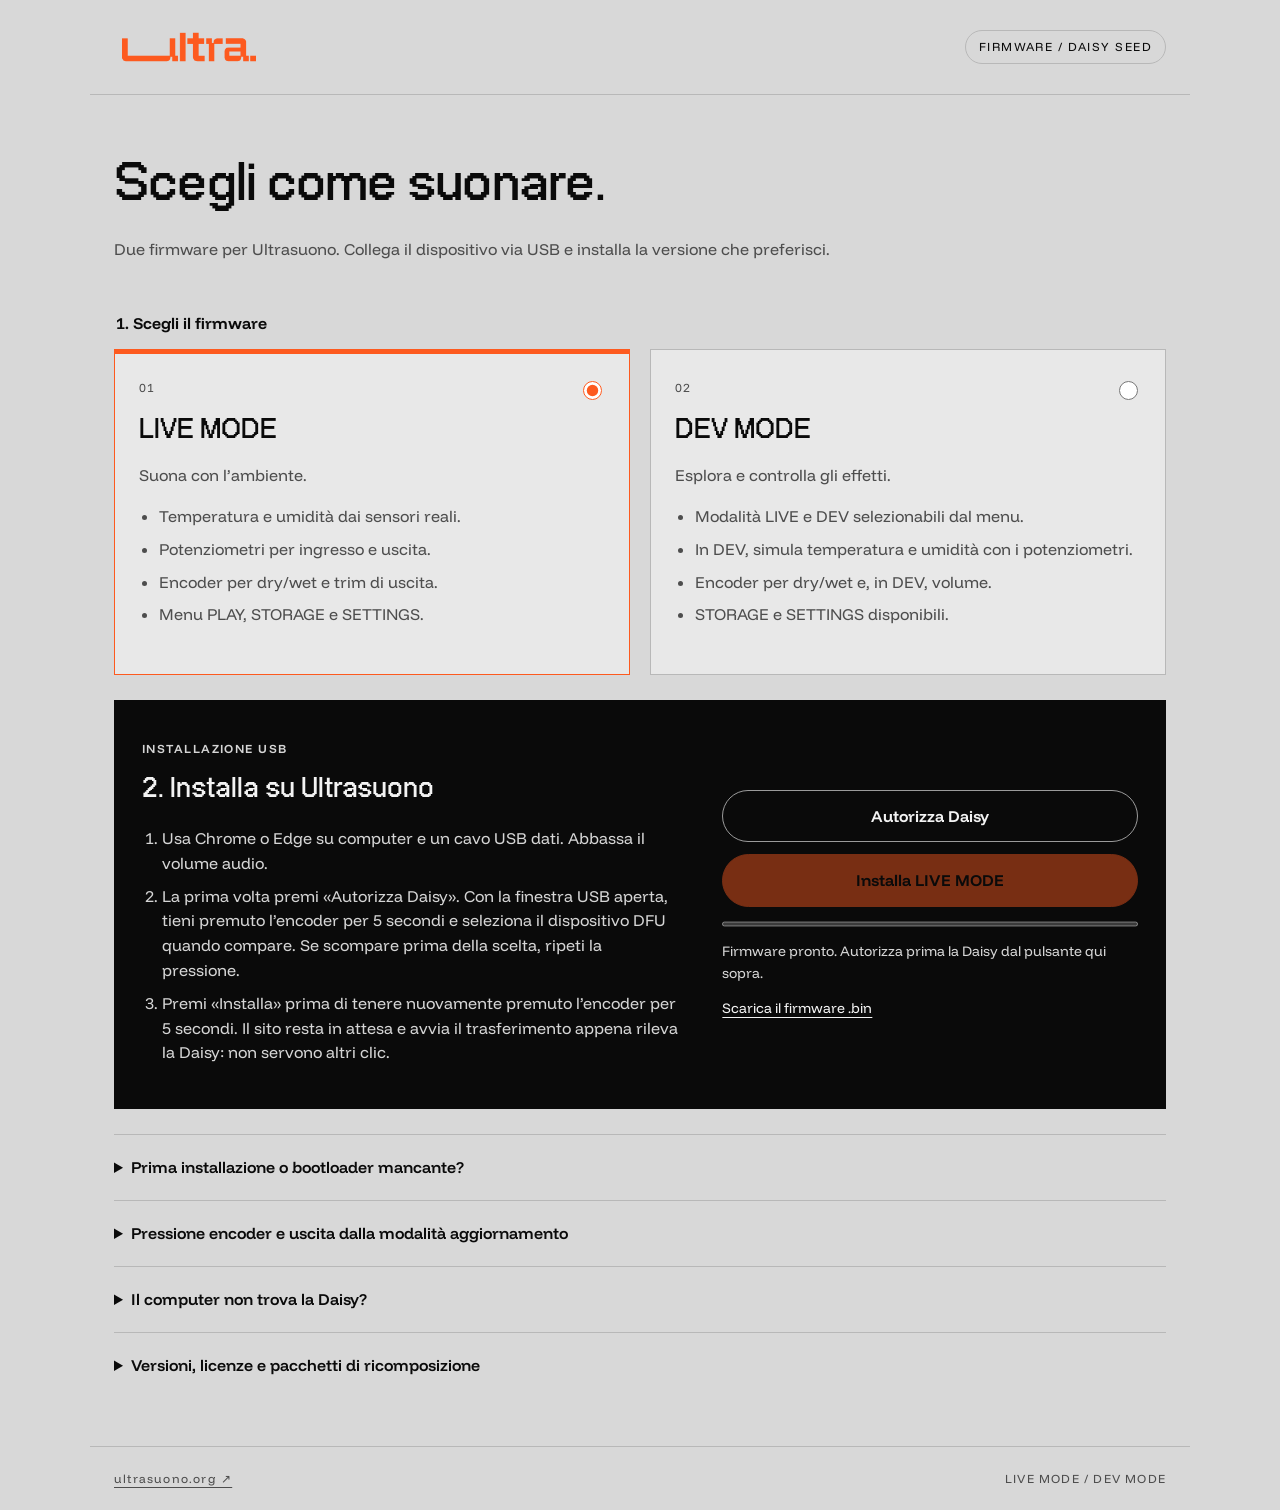
==== index.html @ dc805a1e "feat: pubblica installer USB Ultrasuono" ====
<!doctype html>
<html lang="it">
<head>
  <meta charset="utf-8"><meta name="viewport" content="width=device-width,initial-scale=1">
  <title>Ultrasuono · Firmware</title>
  <meta name="description" content="Scegli e installa il firmware LIVE MODE o DEV MODE sul tuo Ultrasuono con Daisy Seed.">
  <link rel="icon" href="favicon.svg" type="image/svg+xml"><link rel="stylesheet" href="style.css">
  <script src="vendor/dfu.js" defer></script><script src="vendor/dfuse.js" defer></script>
  <script src="flash-core.js" defer></script><script src="installer.js" defer></script>
</head>
<body>
<header><a class="brand" href="https://www.ultrasuono.org/" aria-label="Ultrasuono, sito ufficiale"><img src="assets/logo-ultrasuono.png" alt="Ultrasuono" width="512" height="156"></a><span class="tag">FIRMWARE / DAISY SEED</span></header>
<main>
  <div class="intro"><h1>Scegli come suonare.</h1><p>Due firmware per Ultrasuono. Collega il dispositivo via USB e installa la versione che preferisci.</p></div>
  <fieldset class="choices"><legend>1. Scegli il firmware</legend>
    <label class="card"><input type="radio" name="variant" value="live" checked><span class="number">01</span><h2>LIVE MODE</h2><p>Suona con l’ambiente.</p><ul><li>Temperatura e umidità dai sensori reali.</li><li>Potenziometri per ingresso e uscita.</li><li>Encoder per dry/wet e trim di uscita.</li><li>Menu PLAY, STORAGE e SETTINGS.</li></ul></label>
    <label class="card"><input type="radio" name="variant" value="dev"><span class="number">02</span><h2>DEV MODE</h2><p>Esplora e controlla gli effetti.</p><ul><li>Modalità LIVE e DEV selezionabili dal menu.</li><li>In DEV, simula temperatura e umidità con i potenziometri.</li><li>Encoder per dry/wet e, in DEV, volume.</li><li>STORAGE e SETTINGS disponibili.</li></ul></label>
  </fieldset>
  <section class="install" aria-labelledby="install-title"><div><p class="eyebrow">INSTALLAZIONE USB</p><h2 id="install-title">2. Installa su Ultrasuono</h2><ol><li>Usa Chrome o Edge su computer e un cavo USB dati. Abbassa il volume audio.</li><li>La prima volta premi «Autorizza Daisy». Con la finestra USB aperta, tieni premuto l’encoder per 5 secondi e seleziona il dispositivo DFU quando compare. Se scompare prima della scelta, ripeti la pressione.</li><li>Premi «Installa» prima di tenere nuovamente premuto l’encoder per 5 secondi. Il sito resta in attesa e avvia il trasferimento appena rileva la Daisy: non servono altri clic.</li></ol></div>
    <div class="actions"><button id="connect" type="button">Autorizza Daisy</button><button id="install" type="button" disabled>Installa LIVE MODE</button><progress id="progress" max="100" value="0" aria-label="Avanzamento installazione"></progress><p id="status" role="status" aria-live="polite">Caricamento firmware…</p><a id="download" href="firmware/LIVE-MODE.bin" download>Scarica il firmware .bin</a></div>
  </section>
  <details id="boot-help"><summary>Prima installazione o bootloader mancante?</summary><p>Se il sito rileva solo la memoria interna, occorre installare il bootloader Daisy prima del firmware. Questa procedura iniziale richiede l’accesso ai pulsanti della scheda.</p><ol><li>Sulla Daisy Seed tieni premuto BOOT, premi e rilascia RESET, poi rilascia BOOT.</li><li>Premi «Autorizza Daisy» e seleziona il dispositivo DFU.</li><li>Seleziona la conferma qui sotto e premi «Installa bootloader Daisy». Questa operazione sostituisce il contenuto della flash interna.</li><li>Dopo il trasferimento premi «Installa» per il firmware scelto, poi RESET sulla scheda: il sito attende e avvia automaticamente il trasferimento.</li></ol><label class="confirm"><input id="boot-confirm" type="checkbox"> Confermo che il dispositivo è la Daisy Seed di Ultrasuono e voglio installare il bootloader.</label><button id="boot" type="button" disabled>Installa bootloader Daisy</button></details>
  <details><summary>Pressione encoder e uscita dalla modalità aggiornamento</summary><p>Dopo aver installato uno di questi firmware, tieni premuto l’encoder per 5 secondi: la Daisy entra nel bootloader senza scadenza. Puoi autorizzarla e installare il firmware senza fretta.</p><p>Se vuoi uscire senza installare, spegni e riaccendi Ultrasuono oppure premi RESET sulla Daisy. «Annulla attesa» ferma solo il sito: non riavvia il dispositivo.</p><p>La prima installazione di questo aggiornamento usa ancora il comportamento del firmware precedente. Non occorre sostituire il bootloader Daisy.</p></details>
  <details><summary>Il computer non trova la Daisy?</summary><p>Lascia il sito in attesa e ripeti la pressione dell’encoder per 5 secondi. Puoi fermare l’attesa con «Annulla attesa». Verifica il cavo dati; su Windows può essere necessario il driver WinUSB per il dispositivo DFU. Segui le istruzioni del <a href="https://flash.daisy.audio/" target="_blank" rel="noopener">programmatore ufficiale Daisy</a>. Safari e Firefox non supportano questo installer USB.</p><p>Non scollegare il dispositivo durante il trasferimento. In caso di errore di scrittura il sito si ferma: premi nuovamente «Installa» e ripeti la pressione dell’encoder.</p></details>
  <details><summary>Versioni, licenze e pacchetti di ricomposizione</summary><p id="versions">Caricamento versioni…</p><p>I sorgenti applicativi Ultrasuono restano privati. Il firmware contiene librerie di terze parti, inclusa DaisySP-LGPL. I pacchetti seguenti contengono sorgenti delle librerie, oggetti applicativi e istruzioni per ricomporre il firmware.</p><p><a href="firmware/LIVE-MODE-relink.zip" download>Pacchetto LIVE MODE</a> · <a href="firmware/DEV-MODE-relink.zip" download>Pacchetto DEV MODE</a> · <a href="FIRMWARE-TERMS.txt">Condizioni firmware</a> · <a href="vendor/LICENSE.txt">Licenza programmatore USB</a></p></details>
</main><footer><a href="https://www.ultrasuono.org/">ultrasuono.org ↗</a><span>LIVE MODE / DEV MODE</span></footer>
</body></html>
---- style.css ----
@font-face{font-family:"Funnel Display";font-style:normal;font-weight:300 800;font-display:swap;src:url("assets/FunnelDisplay-VariableFont_wght.ttf") format("truetype")}
@font-face{font-family:"PP NeueBit";font-style:normal;font-weight:700;font-display:swap;src:url("assets/PPNeueBit-Bold.otf") format("opentype")}
:root{color-scheme:light;--bg:#d8d8d8;--panel:#e8e8e8;--line:#b8b8b8;--ink:#0a0a0a;--muted:#4d4d4d;--accent:#fd5a1f;font:16px/1.55 "Funnel Display",Arial,sans-serif}*{box-sizing:border-box}body{margin:0;background:var(--bg);color:var(--ink)}a{color:var(--ink);text-underline-offset:4px}header,main,footer{max-width:1100px;margin:auto;padding:24px}header{display:flex;justify-content:space-between;align-items:center;border-bottom:1px solid var(--line)}.brand{display:block;line-height:0}.brand img{display:block;width:150px;height:auto}.tag,.eyebrow,.number,.foot{font:12px/1.5 "Funnel Display",Arial,sans-serif;letter-spacing:.12em}.tag{border:1px solid var(--line);border-radius:30px;padding:7px 13px}.intro{padding:20px 0 8px}.eyebrow{color:var(--muted);font-weight:650}h1,h2{font-family:"PP NeueBit","Funnel Display",Arial,sans-serif;font-weight:700}h1{font-size:clamp(48px,6vw,76px);letter-spacing:-.01em;line-height:.95;margin:10px 0 15px}h2{line-height:1;margin:12px 0;font-size:40px}p{color:var(--muted)}.notice{border-left:4px solid var(--accent);padding:10px 16px;background:var(--panel);font-size:14px}.choices{border:0;padding:0;margin:25px 0;display:grid;grid-template-columns:1fr 1fr;gap:20px}legend{font-weight:650;margin-bottom:14px}.card{display:block;position:relative;background:var(--panel);border:1px solid var(--line);padding:24px;cursor:pointer}.card:has(input:checked){border-color:var(--accent);box-shadow:inset 0 4px var(--accent)}.card input{position:absolute;right:24px;top:28px;accent-color:var(--accent);width:19px;height:19px}.number{color:var(--muted)}.card p{margin:0}.card ul{padding-left:20px;min-height:130px;color:var(--muted)}li{margin:8px 0}.foot{display:block;border-top:1px solid var(--line);padding-top:15px;color:var(--ink);letter-spacing:.04em}.install{display:grid;grid-template-columns:1.3fr 1fr;gap:40px;background:#0a0a0a;--ink:#f3f3f3;--muted:#d5d5d5;--line:#4d4d4d;color:var(--ink);padding:28px;margin:25px 0}.install ol{padding-left:20px;color:var(--muted)}.install a{color:var(--ink)}.actions{display:flex;flex-direction:column;gap:12px;justify-content:center}button{font:inherit;font-weight:650;padding:13px 20px;border:1px solid var(--accent);border-radius:30px;background:var(--accent);color:#0a0a0a;cursor:pointer}#connect{background:transparent;color:var(--ink);border-color:#9b9b9b}button:disabled{opacity:.45;cursor:not-allowed}button:focus-visible,a:focus-visible,input:focus-visible,summary:focus-visible{outline:3px solid var(--accent);outline-offset:4px}progress{width:100%;accent-color:var(--accent);height:10px}#status{margin:0;font-size:14px;min-height:45px}.actions a{font-size:14px}details{border-top:1px solid var(--line);padding:20px 0}summary{cursor:pointer;font-weight:600}details p,details ol{max-width:850px}.confirm{display:block;margin:20px 0;color:var(--muted)}.confirm input{accent-color:var(--accent)}footer{display:flex;justify-content:space-between;color:var(--muted);font:12px "Funnel Display",Arial,sans-serif;letter-spacing:.1em;border-top:1px solid var(--line);margin-top:25px}footer a{color:var(--muted)}@media(max-width:700px){header,main,footer{padding:20px}.choices,.install{grid-template-columns:1fr}.install{gap:15px;padding:22px}.card ul{min-height:0}.tag{font-size:10px;letter-spacing:.05em}.brand img{width:120px}h1{font-size:52px}}
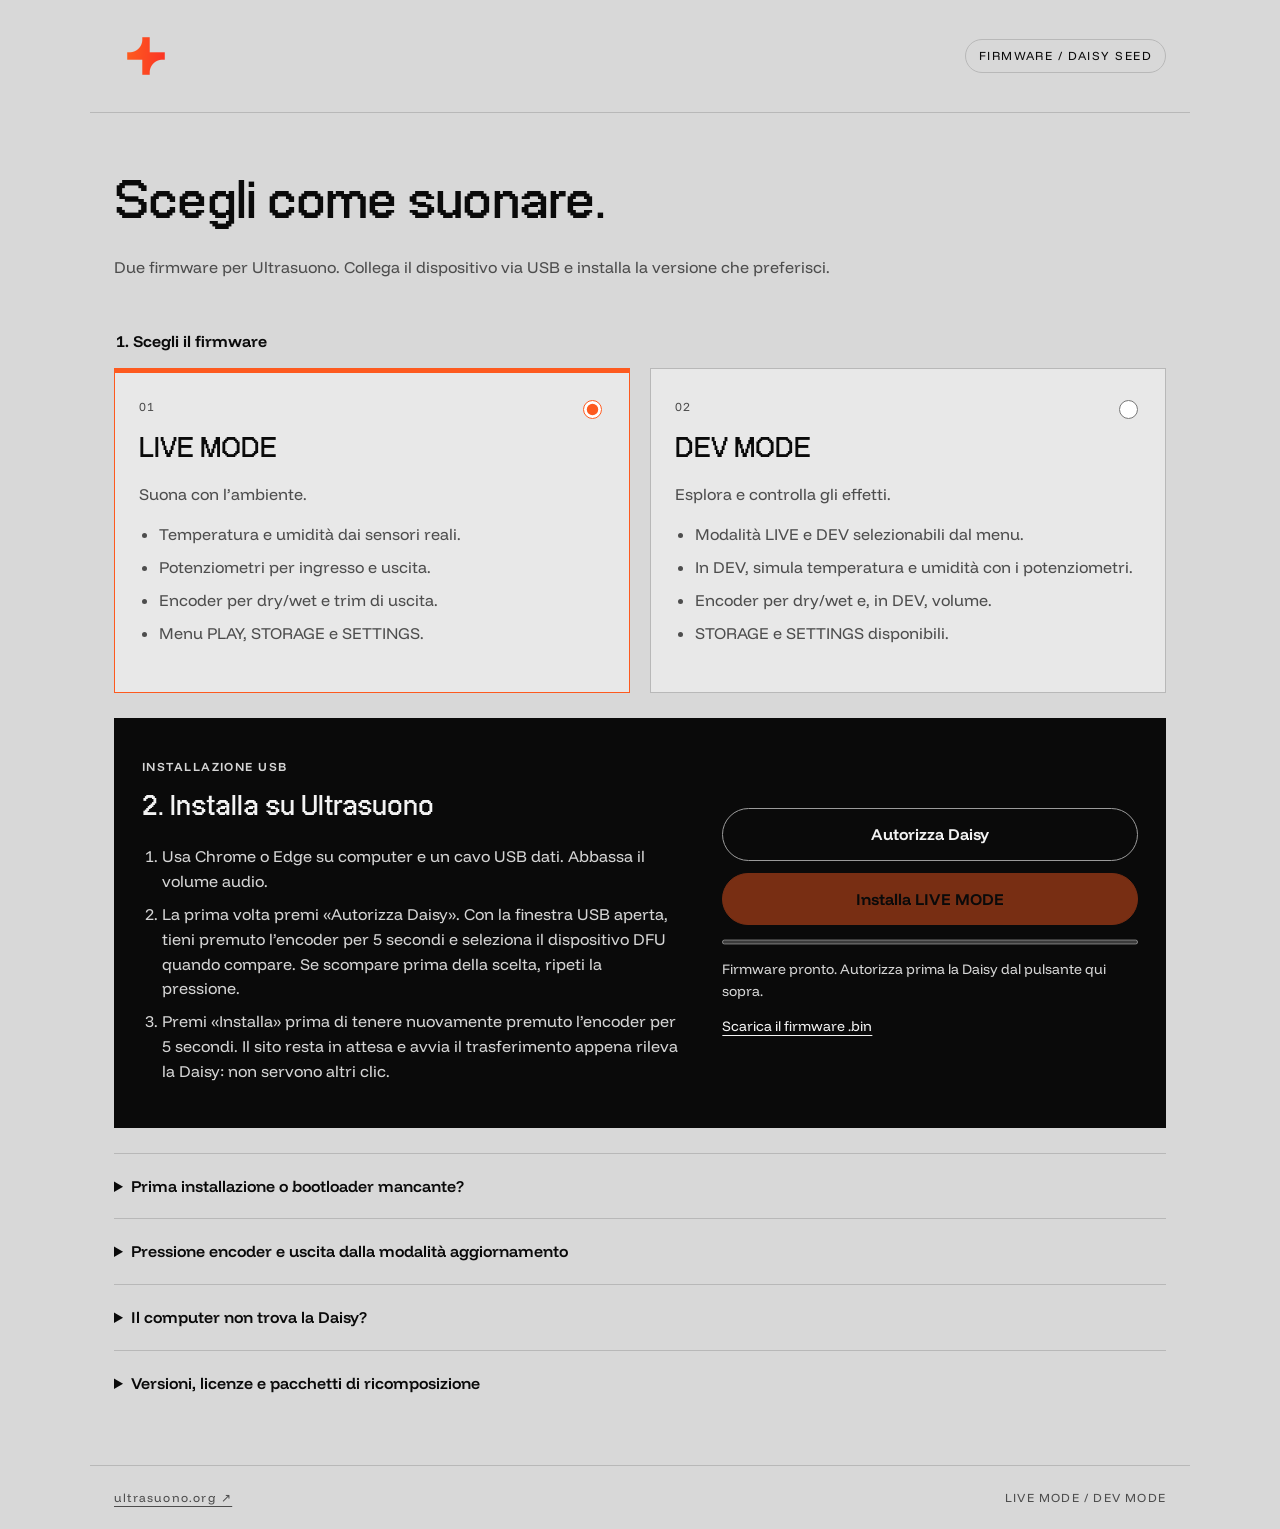
==== commit 4bb700a5: "Update Ultrasuono page logo" ====
--- a/index.html
+++ b/index.html
@@ -4,12 +4,12 @@
   <meta charset="utf-8"><meta name="viewport" content="width=device-width,initial-scale=1">
   <title>Ultrasuono · Firmware</title>
   <meta name="description" content="Scegli e installa il firmware LIVE MODE o DEV MODE sul tuo Ultrasuono con Daisy Seed.">
-  <link rel="icon" href="favicon.svg" type="image/svg+xml"><link rel="stylesheet" href="style.css">
+  <link rel="icon" href="assets/logo-ultrasuono.png?v=2" type="image/png"><link rel="stylesheet" href="style.css">
   <script src="vendor/dfu.js" defer></script><script src="vendor/dfuse.js" defer></script>
   <script src="flash-core.js" defer></script><script src="installer.js" defer></script>
 </head>
 <body>
-<header><a class="brand" href="https://www.ultrasuono.org/" aria-label="Ultrasuono, sito ufficiale"><img src="assets/logo-ultrasuono.png" alt="Ultrasuono" width="512" height="156"></a><span class="tag">FIRMWARE / DAISY SEED</span></header>
+<header><a class="brand" href="https://www.ultrasuono.org/" aria-label="Ultrasuono, sito ufficiale"><img src="assets/logo-ultrasuono.png?v=2" alt="Ultrasuono" width="512" height="512"></a><span class="tag">FIRMWARE / DAISY SEED</span></header>
 <main>
   <div class="intro"><h1>Scegli come suonare.</h1><p>Due firmware per Ultrasuono. Collega il dispositivo via USB e installa la versione che preferisci.</p></div>
   <fieldset class="choices"><legend>1. Scegli il firmware</legend>
--- a/style.css
+++ b/style.css
@@ -1,3 +1,3 @@
 @font-face{font-family:"Funnel Display";font-style:normal;font-weight:300 800;font-display:swap;src:url("assets/FunnelDisplay-VariableFont_wght.ttf") format("truetype")}
 @font-face{font-family:"PP NeueBit";font-style:normal;font-weight:700;font-display:swap;src:url("assets/PPNeueBit-Bold.otf") format("opentype")}
-:root{color-scheme:light;--bg:#d8d8d8;--panel:#e8e8e8;--line:#b8b8b8;--ink:#0a0a0a;--muted:#4d4d4d;--accent:#fd5a1f;font:16px/1.55 "Funnel Display",Arial,sans-serif}*{box-sizing:border-box}body{margin:0;background:var(--bg);color:var(--ink)}a{color:var(--ink);text-underline-offset:4px}header,main,footer{max-width:1100px;margin:auto;padding:24px}header{display:flex;justify-content:space-between;align-items:center;border-bottom:1px solid var(--line)}.brand{display:block;line-height:0}.brand img{display:block;width:150px;height:auto}.tag,.eyebrow,.number,.foot{font:12px/1.5 "Funnel Display",Arial,sans-serif;letter-spacing:.12em}.tag{border:1px solid var(--line);border-radius:30px;padding:7px 13px}.intro{padding:20px 0 8px}.eyebrow{color:var(--muted);font-weight:650}h1,h2{font-family:"PP NeueBit","Funnel Display",Arial,sans-serif;font-weight:700}h1{font-size:clamp(48px,6vw,76px);letter-spacing:-.01em;line-height:.95;margin:10px 0 15px}h2{line-height:1;margin:12px 0;font-size:40px}p{color:var(--muted)}.notice{border-left:4px solid var(--accent);padding:10px 16px;background:var(--panel);font-size:14px}.choices{border:0;padding:0;margin:25px 0;display:grid;grid-template-columns:1fr 1fr;gap:20px}legend{font-weight:650;margin-bottom:14px}.card{display:block;position:relative;background:var(--panel);border:1px solid var(--line);padding:24px;cursor:pointer}.card:has(input:checked){border-color:var(--accent);box-shadow:inset 0 4px var(--accent)}.card input{position:absolute;right:24px;top:28px;accent-color:var(--accent);width:19px;height:19px}.number{color:var(--muted)}.card p{margin:0}.card ul{padding-left:20px;min-height:130px;color:var(--muted)}li{margin:8px 0}.foot{display:block;border-top:1px solid var(--line);padding-top:15px;color:var(--ink);letter-spacing:.04em}.install{display:grid;grid-template-columns:1.3fr 1fr;gap:40px;background:#0a0a0a;--ink:#f3f3f3;--muted:#d5d5d5;--line:#4d4d4d;color:var(--ink);padding:28px;margin:25px 0}.install ol{padding-left:20px;color:var(--muted)}.install a{color:var(--ink)}.actions{display:flex;flex-direction:column;gap:12px;justify-content:center}button{font:inherit;font-weight:650;padding:13px 20px;border:1px solid var(--accent);border-radius:30px;background:var(--accent);color:#0a0a0a;cursor:pointer}#connect{background:transparent;color:var(--ink);border-color:#9b9b9b}button:disabled{opacity:.45;cursor:not-allowed}button:focus-visible,a:focus-visible,input:focus-visible,summary:focus-visible{outline:3px solid var(--accent);outline-offset:4px}progress{width:100%;accent-color:var(--accent);height:10px}#status{margin:0;font-size:14px;min-height:45px}.actions a{font-size:14px}details{border-top:1px solid var(--line);padding:20px 0}summary{cursor:pointer;font-weight:600}details p,details ol{max-width:850px}.confirm{display:block;margin:20px 0;color:var(--muted)}.confirm input{accent-color:var(--accent)}footer{display:flex;justify-content:space-between;color:var(--muted);font:12px "Funnel Display",Arial,sans-serif;letter-spacing:.1em;border-top:1px solid var(--line);margin-top:25px}footer a{color:var(--muted)}@media(max-width:700px){header,main,footer{padding:20px}.choices,.install{grid-template-columns:1fr}.install{gap:15px;padding:22px}.card ul{min-height:0}.tag{font-size:10px;letter-spacing:.05em}.brand img{width:120px}h1{font-size:52px}}
+:root{color-scheme:light;--bg:#d8d8d8;--panel:#e8e8e8;--line:#b8b8b8;--ink:#0a0a0a;--muted:#4d4d4d;--accent:#fd5a1f;font:16px/1.55 "Funnel Display",Arial,sans-serif}*{box-sizing:border-box}body{margin:0;background:var(--bg);color:var(--ink)}a{color:var(--ink);text-underline-offset:4px}header,main,footer{max-width:1100px;margin:auto;padding:24px}header{display:flex;justify-content:space-between;align-items:center;border-bottom:1px solid var(--line)}.brand{display:block;line-height:0}.brand img{display:block;width:64px;height:auto}.tag,.eyebrow,.number,.foot{font:12px/1.5 "Funnel Display",Arial,sans-serif;letter-spacing:.12em}.tag{border:1px solid var(--line);border-radius:30px;padding:7px 13px}.intro{padding:20px 0 8px}.eyebrow{color:var(--muted);font-weight:650}h1,h2{font-family:"PP NeueBit","Funnel Display",Arial,sans-serif;font-weight:700}h1{font-size:clamp(48px,6vw,76px);letter-spacing:-.01em;line-height:.95;margin:10px 0 15px}h2{line-height:1;margin:12px 0;font-size:40px}p{color:var(--muted)}.notice{border-left:4px solid var(--accent);padding:10px 16px;background:var(--panel);font-size:14px}.choices{border:0;padding:0;margin:25px 0;display:grid;grid-template-columns:1fr 1fr;gap:20px}legend{font-weight:650;margin-bottom:14px}.card{display:block;position:relative;background:var(--panel);border:1px solid var(--line);padding:24px;cursor:pointer}.card:has(input:checked){border-color:var(--accent);box-shadow:inset 0 4px var(--accent)}.card input{position:absolute;right:24px;top:28px;accent-color:var(--accent);width:19px;height:19px}.number{color:var(--muted)}.card p{margin:0}.card ul{padding-left:20px;min-height:130px;color:var(--muted)}li{margin:8px 0}.foot{display:block;border-top:1px solid var(--line);padding-top:15px;color:var(--ink);letter-spacing:.04em}.install{display:grid;grid-template-columns:1.3fr 1fr;gap:40px;background:#0a0a0a;--ink:#f3f3f3;--muted:#d5d5d5;--line:#4d4d4d;color:var(--ink);padding:28px;margin:25px 0}.install ol{padding-left:20px;color:var(--muted)}.install a{color:var(--ink)}.actions{display:flex;flex-direction:column;gap:12px;justify-content:center}button{font:inherit;font-weight:650;padding:13px 20px;border:1px solid var(--accent);border-radius:30px;background:var(--accent);color:#0a0a0a;cursor:pointer}#connect{background:transparent;color:var(--ink);border-color:#9b9b9b}button:disabled{opacity:.45;cursor:not-allowed}button:focus-visible,a:focus-visible,input:focus-visible,summary:focus-visible{outline:3px solid var(--accent);outline-offset:4px}progress{width:100%;accent-color:var(--accent);height:10px}#status{margin:0;font-size:14px;min-height:45px}.actions a{font-size:14px}details{border-top:1px solid var(--line);padding:20px 0}summary{cursor:pointer;font-weight:600}details p,details ol{max-width:850px}.confirm{display:block;margin:20px 0;color:var(--muted)}.confirm input{accent-color:var(--accent)}footer{display:flex;justify-content:space-between;color:var(--muted);font:12px "Funnel Display",Arial,sans-serif;letter-spacing:.1em;border-top:1px solid var(--line);margin-top:25px}footer a{color:var(--muted)}@media(max-width:700px){header,main,footer{padding:20px}.choices,.install{grid-template-columns:1fr}.install{gap:15px;padding:22px}.card ul{min-height:0}.tag{font-size:10px;letter-spacing:.05em}.brand img{width:52px}h1{font-size:52px}}
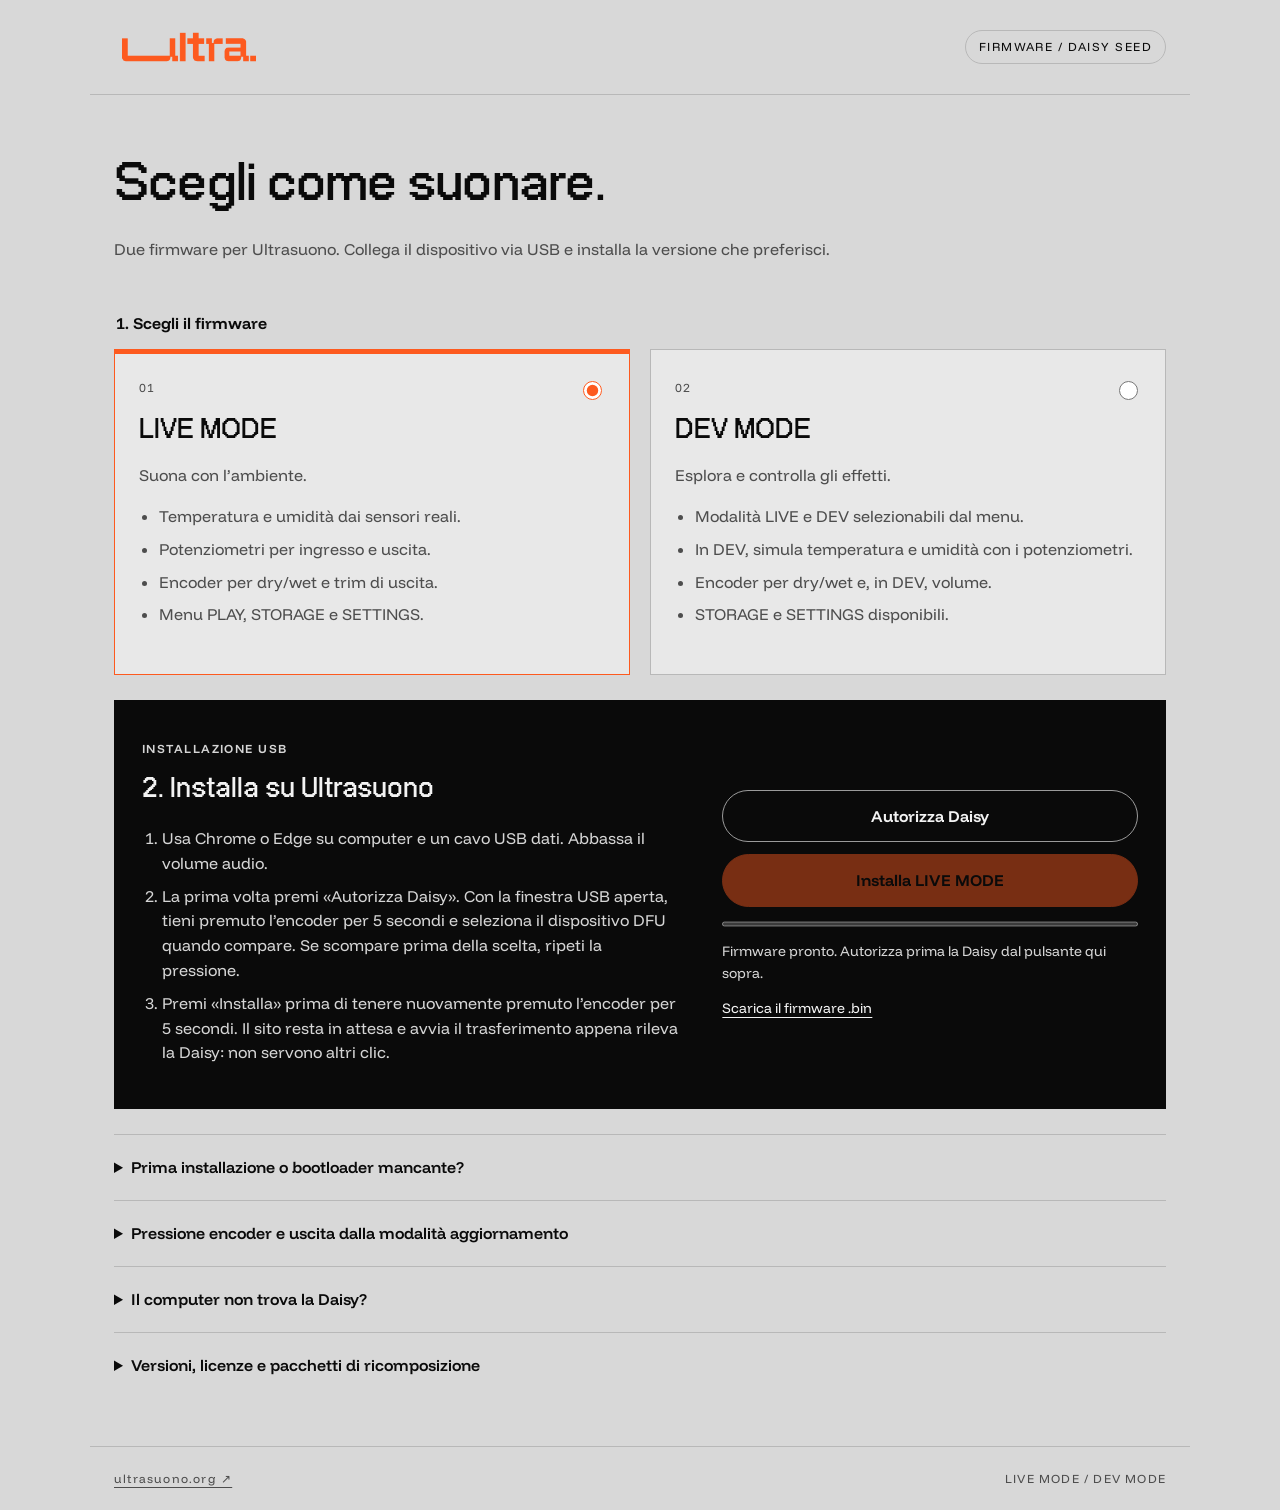
==== commit 25c4b43f: "Restore page wordmark and use symbol only as favicon" ====
--- a/index.html
+++ b/index.html
@@ -4,12 +4,12 @@
   <meta charset="utf-8"><meta name="viewport" content="width=device-width,initial-scale=1">
   <title>Ultrasuono · Firmware</title>
   <meta name="description" content="Scegli e installa il firmware LIVE MODE o DEV MODE sul tuo Ultrasuono con Daisy Seed.">
-  <link rel="icon" href="assets/logo-ultrasuono.png?v=2" type="image/png"><link rel="stylesheet" href="style.css">
+  <link rel="icon" href="assets/favicon-ultrasuono.png" type="image/png"><link rel="stylesheet" href="style.css">
   <script src="vendor/dfu.js" defer></script><script src="vendor/dfuse.js" defer></script>
   <script src="flash-core.js" defer></script><script src="installer.js" defer></script>
 </head>
 <body>
-<header><a class="brand" href="https://www.ultrasuono.org/" aria-label="Ultrasuono, sito ufficiale"><img src="assets/logo-ultrasuono.png?v=2" alt="Ultrasuono" width="512" height="512"></a><span class="tag">FIRMWARE / DAISY SEED</span></header>
+<header><a class="brand" href="https://www.ultrasuono.org/" aria-label="Ultrasuono, sito ufficiale"><img src="assets/logo-ultrasuono.png?v=3" alt="Ultrasuono" width="512" height="156"></a><span class="tag">FIRMWARE / DAISY SEED</span></header>
 <main>
   <div class="intro"><h1>Scegli come suonare.</h1><p>Due firmware per Ultrasuono. Collega il dispositivo via USB e installa la versione che preferisci.</p></div>
   <fieldset class="choices"><legend>1. Scegli il firmware</legend>
--- a/style.css
+++ b/style.css
@@ -1,3 +1,3 @@
 @font-face{font-family:"Funnel Display";font-style:normal;font-weight:300 800;font-display:swap;src:url("assets/FunnelDisplay-VariableFont_wght.ttf") format("truetype")}
 @font-face{font-family:"PP NeueBit";font-style:normal;font-weight:700;font-display:swap;src:url("assets/PPNeueBit-Bold.otf") format("opentype")}
-:root{color-scheme:light;--bg:#d8d8d8;--panel:#e8e8e8;--line:#b8b8b8;--ink:#0a0a0a;--muted:#4d4d4d;--accent:#fd5a1f;font:16px/1.55 "Funnel Display",Arial,sans-serif}*{box-sizing:border-box}body{margin:0;background:var(--bg);color:var(--ink)}a{color:var(--ink);text-underline-offset:4px}header,main,footer{max-width:1100px;margin:auto;padding:24px}header{display:flex;justify-content:space-between;align-items:center;border-bottom:1px solid var(--line)}.brand{display:block;line-height:0}.brand img{display:block;width:64px;height:auto}.tag,.eyebrow,.number,.foot{font:12px/1.5 "Funnel Display",Arial,sans-serif;letter-spacing:.12em}.tag{border:1px solid var(--line);border-radius:30px;padding:7px 13px}.intro{padding:20px 0 8px}.eyebrow{color:var(--muted);font-weight:650}h1,h2{font-family:"PP NeueBit","Funnel Display",Arial,sans-serif;font-weight:700}h1{font-size:clamp(48px,6vw,76px);letter-spacing:-.01em;line-height:.95;margin:10px 0 15px}h2{line-height:1;margin:12px 0;font-size:40px}p{color:var(--muted)}.notice{border-left:4px solid var(--accent);padding:10px 16px;background:var(--panel);font-size:14px}.choices{border:0;padding:0;margin:25px 0;display:grid;grid-template-columns:1fr 1fr;gap:20px}legend{font-weight:650;margin-bottom:14px}.card{display:block;position:relative;background:var(--panel);border:1px solid var(--line);padding:24px;cursor:pointer}.card:has(input:checked){border-color:var(--accent);box-shadow:inset 0 4px var(--accent)}.card input{position:absolute;right:24px;top:28px;accent-color:var(--accent);width:19px;height:19px}.number{color:var(--muted)}.card p{margin:0}.card ul{padding-left:20px;min-height:130px;color:var(--muted)}li{margin:8px 0}.foot{display:block;border-top:1px solid var(--line);padding-top:15px;color:var(--ink);letter-spacing:.04em}.install{display:grid;grid-template-columns:1.3fr 1fr;gap:40px;background:#0a0a0a;--ink:#f3f3f3;--muted:#d5d5d5;--line:#4d4d4d;color:var(--ink);padding:28px;margin:25px 0}.install ol{padding-left:20px;color:var(--muted)}.install a{color:var(--ink)}.actions{display:flex;flex-direction:column;gap:12px;justify-content:center}button{font:inherit;font-weight:650;padding:13px 20px;border:1px solid var(--accent);border-radius:30px;background:var(--accent);color:#0a0a0a;cursor:pointer}#connect{background:transparent;color:var(--ink);border-color:#9b9b9b}button:disabled{opacity:.45;cursor:not-allowed}button:focus-visible,a:focus-visible,input:focus-visible,summary:focus-visible{outline:3px solid var(--accent);outline-offset:4px}progress{width:100%;accent-color:var(--accent);height:10px}#status{margin:0;font-size:14px;min-height:45px}.actions a{font-size:14px}details{border-top:1px solid var(--line);padding:20px 0}summary{cursor:pointer;font-weight:600}details p,details ol{max-width:850px}.confirm{display:block;margin:20px 0;color:var(--muted)}.confirm input{accent-color:var(--accent)}footer{display:flex;justify-content:space-between;color:var(--muted);font:12px "Funnel Display",Arial,sans-serif;letter-spacing:.1em;border-top:1px solid var(--line);margin-top:25px}footer a{color:var(--muted)}@media(max-width:700px){header,main,footer{padding:20px}.choices,.install{grid-template-columns:1fr}.install{gap:15px;padding:22px}.card ul{min-height:0}.tag{font-size:10px;letter-spacing:.05em}.brand img{width:52px}h1{font-size:52px}}
+:root{color-scheme:light;--bg:#d8d8d8;--panel:#e8e8e8;--line:#b8b8b8;--ink:#0a0a0a;--muted:#4d4d4d;--accent:#fd5a1f;font:16px/1.55 "Funnel Display",Arial,sans-serif}*{box-sizing:border-box}body{margin:0;background:var(--bg);color:var(--ink)}a{color:var(--ink);text-underline-offset:4px}header,main,footer{max-width:1100px;margin:auto;padding:24px}header{display:flex;justify-content:space-between;align-items:center;border-bottom:1px solid var(--line)}.brand{display:block;line-height:0}.brand img{display:block;width:150px;height:auto}.tag,.eyebrow,.number,.foot{font:12px/1.5 "Funnel Display",Arial,sans-serif;letter-spacing:.12em}.tag{border:1px solid var(--line);border-radius:30px;padding:7px 13px}.intro{padding:20px 0 8px}.eyebrow{color:var(--muted);font-weight:650}h1,h2{font-family:"PP NeueBit","Funnel Display",Arial,sans-serif;font-weight:700}h1{font-size:clamp(48px,6vw,76px);letter-spacing:-.01em;line-height:.95;margin:10px 0 15px}h2{line-height:1;margin:12px 0;font-size:40px}p{color:var(--muted)}.notice{border-left:4px solid var(--accent);padding:10px 16px;background:var(--panel);font-size:14px}.choices{border:0;padding:0;margin:25px 0;display:grid;grid-template-columns:1fr 1fr;gap:20px}legend{font-weight:650;margin-bottom:14px}.card{display:block;position:relative;background:var(--panel);border:1px solid var(--line);padding:24px;cursor:pointer}.card:has(input:checked){border-color:var(--accent);box-shadow:inset 0 4px var(--accent)}.card input{position:absolute;right:24px;top:28px;accent-color:var(--accent);width:19px;height:19px}.number{color:var(--muted)}.card p{margin:0}.card ul{padding-left:20px;min-height:130px;color:var(--muted)}li{margin:8px 0}.foot{display:block;border-top:1px solid var(--line);padding-top:15px;color:var(--ink);letter-spacing:.04em}.install{display:grid;grid-template-columns:1.3fr 1fr;gap:40px;background:#0a0a0a;--ink:#f3f3f3;--muted:#d5d5d5;--line:#4d4d4d;color:var(--ink);padding:28px;margin:25px 0}.install ol{padding-left:20px;color:var(--muted)}.install a{color:var(--ink)}.actions{display:flex;flex-direction:column;gap:12px;justify-content:center}button{font:inherit;font-weight:650;padding:13px 20px;border:1px solid var(--accent);border-radius:30px;background:var(--accent);color:#0a0a0a;cursor:pointer}#connect{background:transparent;color:var(--ink);border-color:#9b9b9b}button:disabled{opacity:.45;cursor:not-allowed}button:focus-visible,a:focus-visible,input:focus-visible,summary:focus-visible{outline:3px solid var(--accent);outline-offset:4px}progress{width:100%;accent-color:var(--accent);height:10px}#status{margin:0;font-size:14px;min-height:45px}.actions a{font-size:14px}details{border-top:1px solid var(--line);padding:20px 0}summary{cursor:pointer;font-weight:600}details p,details ol{max-width:850px}.confirm{display:block;margin:20px 0;color:var(--muted)}.confirm input{accent-color:var(--accent)}footer{display:flex;justify-content:space-between;color:var(--muted);font:12px "Funnel Display",Arial,sans-serif;letter-spacing:.1em;border-top:1px solid var(--line);margin-top:25px}footer a{color:var(--muted)}@media(max-width:700px){header,main,footer{padding:20px}.choices,.install{grid-template-columns:1fr}.install{gap:15px;padding:22px}.card ul{min-height:0}.tag{font-size:10px;letter-spacing:.05em}.brand img{width:120px}h1{font-size:52px}}
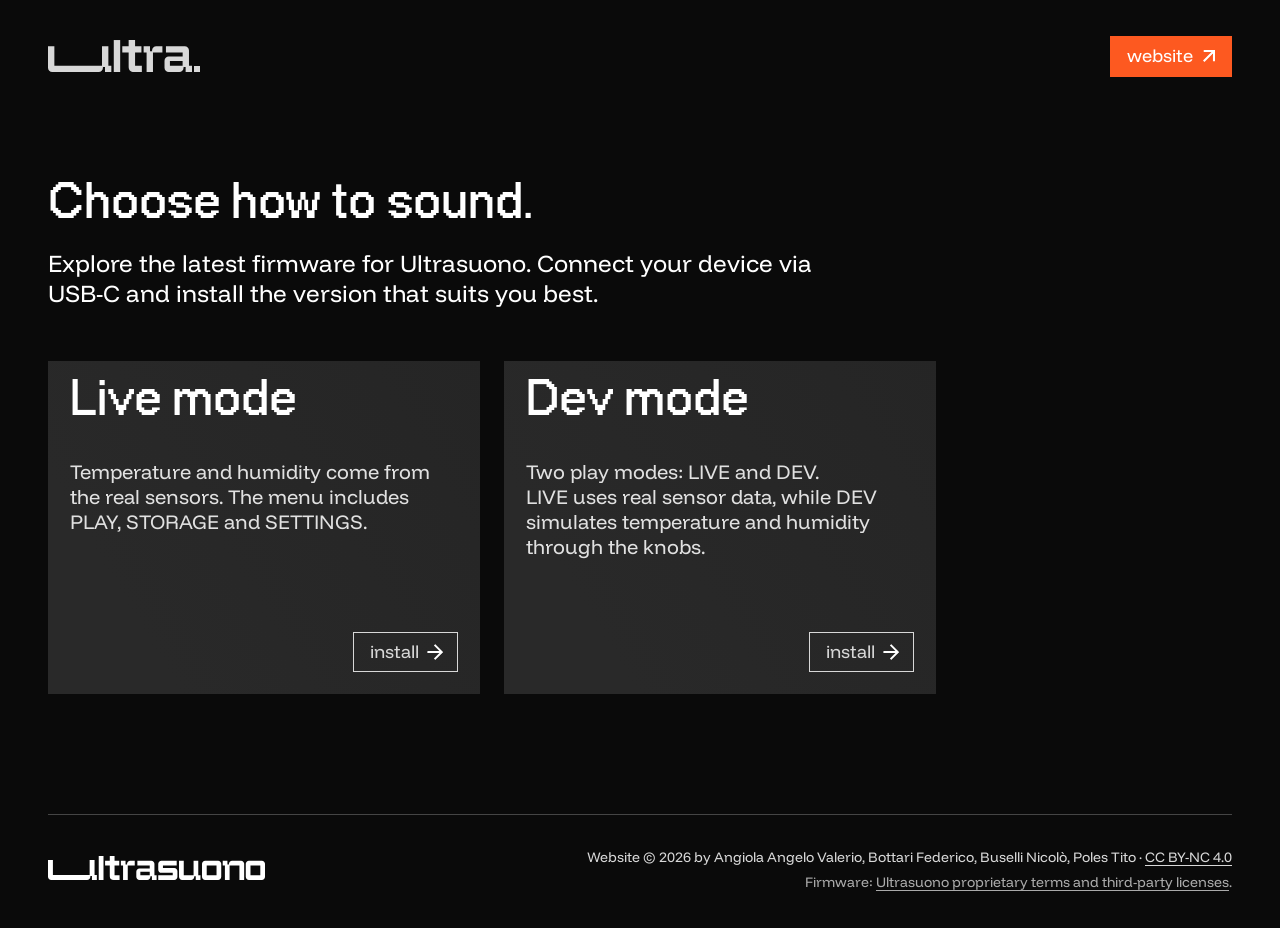
==== commit 5dc7b448: "Restructure firmware site into Figma selection and install pages" ====
--- a/index.html
+++ b/index.html
@@ -1,27 +1,19 @@
 <!doctype html>
-<html lang="it">
+<html lang="en">
 <head>
   <meta charset="utf-8"><meta name="viewport" content="width=device-width,initial-scale=1">
   <title>Ultrasuono · Firmware</title>
-  <meta name="description" content="Scegli e installa il firmware LIVE MODE o DEV MODE sul tuo Ultrasuono con Daisy Seed.">
-  <link rel="icon" href="assets/favicon-ultrasuono.png" type="image/png"><link rel="stylesheet" href="style.css">
-  <script src="vendor/dfu.js" defer></script><script src="vendor/dfuse.js" defer></script>
-  <script src="flash-core.js" defer></script><script src="installer.js" defer></script>
+  <meta name="description" content="Explore and install the latest LIVE MODE and DEV MODE firmware for Ultrasuono with Daisy Seed.">
+  <link rel="icon" href="assets/favicon-ultrasuono.png" type="image/png"><link rel="stylesheet" href="style.css?v=figma-1">
 </head>
 <body>
-<header><a class="brand" href="https://www.ultrasuono.org/" aria-label="Ultrasuono, sito ufficiale"><img src="assets/logo-ultrasuono.png?v=3" alt="Ultrasuono" width="512" height="156"></a><span class="tag">FIRMWARE / DAISY SEED</span></header>
+<header><a class="brand" href="index.html" aria-label="Ultrasuono firmware home"><img src="assets/ultra-mark.svg" alt="Ultra"></a><a class="button website" href="https://www.ultrasuono.org/">website <img src="assets/arrow.svg" alt=""></a></header>
 <main>
-  <div class="intro"><h1>Scegli come suonare.</h1><p>Due firmware per Ultrasuono. Collega il dispositivo via USB e installa la versione che preferisci.</p></div>
-  <fieldset class="choices"><legend>1. Scegli il firmware</legend>
-    <label class="card"><input type="radio" name="variant" value="live" checked><span class="number">01</span><h2>LIVE MODE</h2><p>Suona con l’ambiente.</p><ul><li>Temperatura e umidità dai sensori reali.</li><li>Potenziometri per ingresso e uscita.</li><li>Encoder per dry/wet e trim di uscita.</li><li>Menu PLAY, STORAGE e SETTINGS.</li></ul></label>
-    <label class="card"><input type="radio" name="variant" value="dev"><span class="number">02</span><h2>DEV MODE</h2><p>Esplora e controlla gli effetti.</p><ul><li>Modalità LIVE e DEV selezionabili dal menu.</li><li>In DEV, simula temperatura e umidità con i potenziometri.</li><li>Encoder per dry/wet e, in DEV, volume.</li><li>STORAGE e SETTINGS disponibili.</li></ul></label>
-  </fieldset>
-  <section class="install" aria-labelledby="install-title"><div><p class="eyebrow">INSTALLAZIONE USB</p><h2 id="install-title">2. Installa su Ultrasuono</h2><ol><li>Usa Chrome o Edge su computer e un cavo USB dati. Abbassa il volume audio.</li><li>La prima volta premi «Autorizza Daisy». Con la finestra USB aperta, tieni premuto l’encoder per 5 secondi e seleziona il dispositivo DFU quando compare. Se scompare prima della scelta, ripeti la pressione.</li><li>Premi «Installa» prima di tenere nuovamente premuto l’encoder per 5 secondi. Il sito resta in attesa e avvia il trasferimento appena rileva la Daisy: non servono altri clic.</li></ol></div>
-    <div class="actions"><button id="connect" type="button">Autorizza Daisy</button><button id="install" type="button" disabled>Installa LIVE MODE</button><progress id="progress" max="100" value="0" aria-label="Avanzamento installazione"></progress><p id="status" role="status" aria-live="polite">Caricamento firmware…</p><a id="download" href="firmware/LIVE-MODE.bin" download>Scarica il firmware .bin</a></div>
+  <div class="intro"><h1>Choose how to sound.</h1><p>Explore the latest firmware for Ultrasuono. Connect your device via USB-C and install the version that suits you best.</p></div>
+  <section class="choices" aria-label="Choose your firmware">
+    <article class="card"><h2>Live mode</h2><p>Temperature and humidity come from the real sensors. The menu includes PLAY, STORAGE and SETTINGS.</p><a class="button forward" href="install.html?mode=live" aria-label="Install LIVE MODE">install <img src="assets/arrow-install.svg" alt=""></a></article>
+    <article class="card"><h2>Dev mode</h2><p>Two play modes: LIVE and DEV.<br>LIVE uses real sensor data, while DEV simulates temperature and humidity through the knobs.</p><a class="button forward" href="install.html?mode=dev" aria-label="Install DEV MODE">install <img src="assets/arrow-install.svg" alt=""></a></article>
   </section>
-  <details id="boot-help"><summary>Prima installazione o bootloader mancante?</summary><p>Se il sito rileva solo la memoria interna, occorre installare il bootloader Daisy prima del firmware. Questa procedura iniziale richiede l’accesso ai pulsanti della scheda.</p><ol><li>Sulla Daisy Seed tieni premuto BOOT, premi e rilascia RESET, poi rilascia BOOT.</li><li>Premi «Autorizza Daisy» e seleziona il dispositivo DFU.</li><li>Seleziona la conferma qui sotto e premi «Installa bootloader Daisy». Questa operazione sostituisce il contenuto della flash interna.</li><li>Dopo il trasferimento premi «Installa» per il firmware scelto, poi RESET sulla scheda: il sito attende e avvia automaticamente il trasferimento.</li></ol><label class="confirm"><input id="boot-confirm" type="checkbox"> Confermo che il dispositivo è la Daisy Seed di Ultrasuono e voglio installare il bootloader.</label><button id="boot" type="button" disabled>Installa bootloader Daisy</button></details>
-  <details><summary>Pressione encoder e uscita dalla modalità aggiornamento</summary><p>Dopo aver installato uno di questi firmware, tieni premuto l’encoder per 5 secondi: la Daisy entra nel bootloader senza scadenza. Puoi autorizzarla e installare il firmware senza fretta.</p><p>Se vuoi uscire senza installare, spegni e riaccendi Ultrasuono oppure premi RESET sulla Daisy. «Annulla attesa» ferma solo il sito: non riavvia il dispositivo.</p><p>La prima installazione di questo aggiornamento usa ancora il comportamento del firmware precedente. Non occorre sostituire il bootloader Daisy.</p></details>
-  <details><summary>Il computer non trova la Daisy?</summary><p>Lascia il sito in attesa e ripeti la pressione dell’encoder per 5 secondi. Puoi fermare l’attesa con «Annulla attesa». Verifica il cavo dati; su Windows può essere necessario il driver WinUSB per il dispositivo DFU. Segui le istruzioni del <a href="https://flash.daisy.audio/" target="_blank" rel="noopener">programmatore ufficiale Daisy</a>. Safari e Firefox non supportano questo installer USB.</p><p>Non scollegare il dispositivo durante il trasferimento. In caso di errore di scrittura il sito si ferma: premi nuovamente «Installa» e ripeti la pressione dell’encoder.</p></details>
-  <details><summary>Versioni, licenze e pacchetti di ricomposizione</summary><p id="versions">Caricamento versioni…</p><p>I sorgenti applicativi Ultrasuono restano privati. Il firmware contiene librerie di terze parti, inclusa DaisySP-LGPL. I pacchetti seguenti contengono sorgenti delle librerie, oggetti applicativi e istruzioni per ricomporre il firmware.</p><p><a href="firmware/LIVE-MODE-relink.zip" download>Pacchetto LIVE MODE</a> · <a href="firmware/DEV-MODE-relink.zip" download>Pacchetto DEV MODE</a> · <a href="FIRMWARE-TERMS.txt">Condizioni firmware</a> · <a href="vendor/LICENSE.txt">Licenza programmatore USB</a></p></details>
-</main><footer><a href="https://www.ultrasuono.org/">ultrasuono.org ↗</a><span>LIVE MODE / DEV MODE</span></footer>
+</main>
+<footer><a href="https://www.ultrasuono.org/" aria-label="Ultrasuono website"><img src="assets/ultrasuono-mark.svg" alt="Ultrasuono"></a><p class="copyright">Website © 2026 by Angiola Angelo Valerio, Bottari Federico, Buselli Nicolò, Poles Tito · <a href="https://creativecommons.org/licenses/by-nc/4.0/">CC BY-NC 4.0</a><span class="terms">Firmware: <a href="FIRMWARE-TERMS.txt">Ultrasuono proprietary terms and third-party licenses</a>.</span></p></footer>
 </body></html>
--- a/style.css
+++ b/style.css
@@ -1,3 +1,6 @@
 @font-face{font-family:"Funnel Display";font-style:normal;font-weight:300 800;font-display:swap;src:url("assets/FunnelDisplay-VariableFont_wght.ttf") format("truetype")}
 @font-face{font-family:"PP NeueBit";font-style:normal;font-weight:700;font-display:swap;src:url("assets/PPNeueBit-Bold.otf") format("opentype")}
-:root{color-scheme:light;--bg:#d8d8d8;--panel:#e8e8e8;--line:#b8b8b8;--ink:#0a0a0a;--muted:#4d4d4d;--accent:#fd5a1f;font:16px/1.55 "Funnel Display",Arial,sans-serif}*{box-sizing:border-box}body{margin:0;background:var(--bg);color:var(--ink)}a{color:var(--ink);text-underline-offset:4px}header,main,footer{max-width:1100px;margin:auto;padding:24px}header{display:flex;justify-content:space-between;align-items:center;border-bottom:1px solid var(--line)}.brand{display:block;line-height:0}.brand img{display:block;width:150px;height:auto}.tag,.eyebrow,.number,.foot{font:12px/1.5 "Funnel Display",Arial,sans-serif;letter-spacing:.12em}.tag{border:1px solid var(--line);border-radius:30px;padding:7px 13px}.intro{padding:20px 0 8px}.eyebrow{color:var(--muted);font-weight:650}h1,h2{font-family:"PP NeueBit","Funnel Display",Arial,sans-serif;font-weight:700}h1{font-size:clamp(48px,6vw,76px);letter-spacing:-.01em;line-height:.95;margin:10px 0 15px}h2{line-height:1;margin:12px 0;font-size:40px}p{color:var(--muted)}.notice{border-left:4px solid var(--accent);padding:10px 16px;background:var(--panel);font-size:14px}.choices{border:0;padding:0;margin:25px 0;display:grid;grid-template-columns:1fr 1fr;gap:20px}legend{font-weight:650;margin-bottom:14px}.card{display:block;position:relative;background:var(--panel);border:1px solid var(--line);padding:24px;cursor:pointer}.card:has(input:checked){border-color:var(--accent);box-shadow:inset 0 4px var(--accent)}.card input{position:absolute;right:24px;top:28px;accent-color:var(--accent);width:19px;height:19px}.number{color:var(--muted)}.card p{margin:0}.card ul{padding-left:20px;min-height:130px;color:var(--muted)}li{margin:8px 0}.foot{display:block;border-top:1px solid var(--line);padding-top:15px;color:var(--ink);letter-spacing:.04em}.install{display:grid;grid-template-columns:1.3fr 1fr;gap:40px;background:#0a0a0a;--ink:#f3f3f3;--muted:#d5d5d5;--line:#4d4d4d;color:var(--ink);padding:28px;margin:25px 0}.install ol{padding-left:20px;color:var(--muted)}.install a{color:var(--ink)}.actions{display:flex;flex-direction:column;gap:12px;justify-content:center}button{font:inherit;font-weight:650;padding:13px 20px;border:1px solid var(--accent);border-radius:30px;background:var(--accent);color:#0a0a0a;cursor:pointer}#connect{background:transparent;color:var(--ink);border-color:#9b9b9b}button:disabled{opacity:.45;cursor:not-allowed}button:focus-visible,a:focus-visible,input:focus-visible,summary:focus-visible{outline:3px solid var(--accent);outline-offset:4px}progress{width:100%;accent-color:var(--accent);height:10px}#status{margin:0;font-size:14px;min-height:45px}.actions a{font-size:14px}details{border-top:1px solid var(--line);padding:20px 0}summary{cursor:pointer;font-weight:600}details p,details ol{max-width:850px}.confirm{display:block;margin:20px 0;color:var(--muted)}.confirm input{accent-color:var(--accent)}footer{display:flex;justify-content:space-between;color:var(--muted);font:12px "Funnel Display",Arial,sans-serif;letter-spacing:.1em;border-top:1px solid var(--line);margin-top:25px}footer a{color:var(--muted)}@media(max-width:700px){header,main,footer{padding:20px}.choices,.install{grid-template-columns:1fr}.install{gap:15px;padding:22px}.card ul{min-height:0}.tag{font-size:10px;letter-spacing:.05em}.brand img{width:120px}h1{font-size:52px}}
+:root{color-scheme:dark;--bg:#0a0a0a;--ink:#d8d8d8;--accent:#fd5920;--line:#303030;font:20px/1.25 "Funnel Display",Arial,sans-serif}
+*{box-sizing:border-box}body{margin:0;background:var(--bg);color:var(--ink);min-height:100svh;display:flex;flex-direction:column}a{color:inherit;text-underline-offset:3px}header,main,footer{width:100%;max-width:1440px;margin-inline:auto;padding-inline:48px}header{display:flex;justify-content:space-between;align-items:center;padding-top:36px}.brand{display:flex;align-items:flex-end;gap:1.7px;line-height:0}.brand img{display:block}.brand::after{content:"";width:6.433px;height:6.37px;background:var(--ink)}.button,button{display:inline-flex;align-items:center;justify-content:center;gap:10px;border:1px solid var(--ink);padding:8px 16px;font:400 18px/1.25 "Funnel Display",Arial,sans-serif;color:var(--ink);background:transparent;text-decoration:none;cursor:pointer;border-radius:0}.website{background:var(--accent);border-color:var(--accent);color:#fff}.button img{flex-shrink:0}.forward img{transform:rotate(45deg)}.back img{transform:rotate(-135deg)}button:disabled{background:#782e17;border-color:#782e17;color:#0a0a0a;cursor:not-allowed}#connect:disabled{background:transparent;border-color:#686868;color:#888}a:focus-visible,button:focus-visible,input:focus-visible,summary:focus-visible{outline:3px solid var(--accent);outline-offset:5px}.button:hover,button:not(:disabled):hover{border-color:var(--accent)}h1,h2,.step-number{font-family:"PP NeueBit","Funnel Display",Arial,sans-serif;font-weight:700;line-height:1;margin:0}h1,h2{font-size:72px}h1{line-height:.9}p{margin:0}main{padding-top:95px;padding-bottom:120px}.intro h1{color:#fff}.intro p{font-size:24px;max-width:774px;margin-top:12px;color:#fff}.choices{display:grid;grid-template-columns:repeat(2,minmax(0,432px));gap:24px;margin-top:53px}.card,.step{background:linear-gradient(59deg,#292929 21%,#222 163%)}.card{min-height:333px;padding:22px;display:flex;flex-direction:column;align-items:flex-start}.card h2{color:#fff;line-height:.5}.card p{color:#e1e1e1;margin-top:40px}.card .button{margin-top:auto;align-self:flex-end}.install-page main{padding-top:40px;padding-bottom:100px}.back{margin-bottom:14px}.install-page h1{margin-bottom:38px}.steps{display:grid;grid-template-columns:repeat(3,minmax(0,318px));gap:24px;list-style:none;margin:0;padding:0}.step{padding:16px;min-height:227px}.step-number{display:block;font-size:48px;line-height:.4;color:#fff;margin-bottom:30px}.actions{max-width:1002px;margin-top:45px;display:grid;grid-template-columns:1fr 1fr;gap:24px}.actions button{padding:24px 16px}#install:not(:disabled){background:var(--accent);border-color:var(--accent);color:#0a0a0a}.transfer{max-width:1002px;margin-top:16px;font-size:16px}progress{width:100%;height:7px;accent-color:var(--accent);display:block;margin-bottom:10px}#status{min-height:40px}#download{display:inline-block;margin-top:8px}.faq{margin-top:40px}details{background:url("assets/divider.svg") left top/100% .5px no-repeat;padding:25px 0}details:last-child{border-bottom:.5px solid var(--line)}summary{display:flex;align-items:center;gap:22px;cursor:pointer;list-style:none}summary::-webkit-details-marker{display:none}summary::before{content:"";flex-shrink:0;width:26px;height:26px;background:url("assets/disclosure.svg") center/22.5235px 19.506px no-repeat;transform:rotate(90deg)}details[open] summary::before{transform:rotate(180deg)}details p,details ol{max-width:960px;margin:20px 0 0 48px;line-height:1.5}details li{margin:10px 0}.confirm{display:block;margin:24px 0 24px 48px;max-width:960px;line-height:1.5}.confirm input{accent-color:var(--accent)}#boot{margin-left:48px}footer{margin-top:auto;padding-top:34px;padding-bottom:36px;display:flex;align-items:center;justify-content:space-between;gap:30px;position:relative}footer::before{content:"";position:absolute;top:0;left:48px;right:48px;height:.5px;background:url("assets/divider.svg") left top/100% .5px no-repeat}.copyright{font-size:14px;max-width:788px;text-align:right;line-height:1.4}.copyright .terms{display:block;margin-top:5px;color:#aaa}
+@media(max-width:800px){header,main,footer{padding-inline:24px}header{padding-top:24px}main{padding-top:80px;padding-bottom:70px}h1,h2{font-size:56px}.intro p{font-size:20px}.choices{gap:18px;margin-top:40px}.card{min-height:333px;padding:20px}.steps{gap:16px}.step{min-height:250px}.step p{font-size:18px}.actions{gap:16px}footer{align-items:flex-start;flex-direction:column}.copyright{text-align:left}footer::before{left:24px;right:24px}}
+@media(max-width:560px){h1,h2{font-size:48px}.choices,.steps,.actions{grid-template-columns:1fr}.card{min-height:280px}.step{min-height:0;padding:20px}.step-number{margin-bottom:14px}.step p{font-size:20px}.install-page main{padding-top:36px;padding-bottom:60px}.back{margin-bottom:32px}.actions{margin-top:28px;gap:14px}.faq{margin-top:28px}summary{gap:14px;font-size:18px}details p,details ol{margin-left:0;font-size:18px}.confirm{margin-left:0;font-size:18px}#boot{margin-left:0}.website{padding:8px 12px;font-size:16px}}
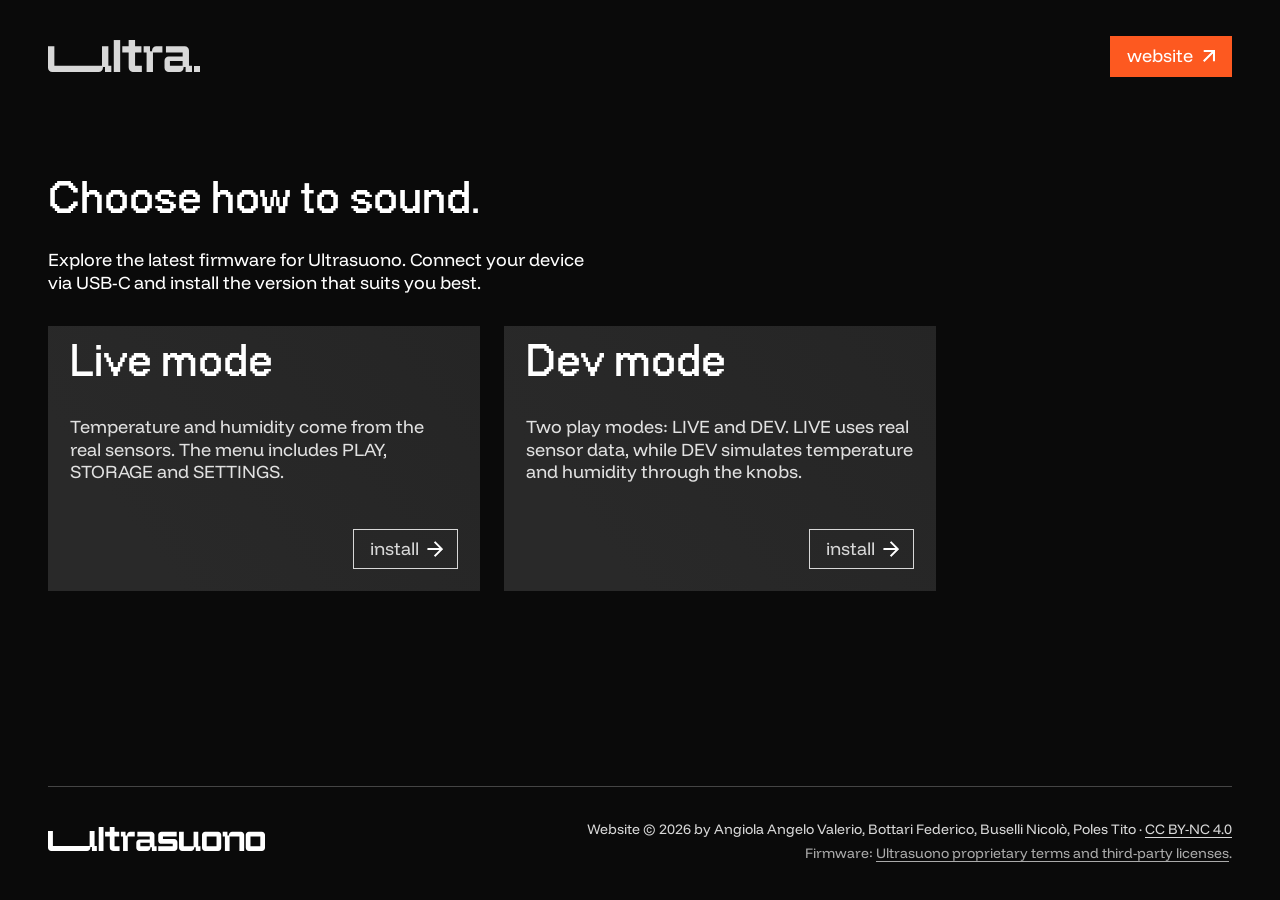
==== commit db06388b: "Match updated Figma sizing and fit home to viewport" ====
--- a/index.html
+++ b/index.html
@@ -4,15 +4,15 @@
   <meta charset="utf-8"><meta name="viewport" content="width=device-width,initial-scale=1">
   <title>Ultrasuono · Firmware</title>
   <meta name="description" content="Explore and install the latest LIVE MODE and DEV MODE firmware for Ultrasuono with Daisy Seed.">
-  <link rel="icon" href="assets/favicon-ultrasuono.png" type="image/png"><link rel="stylesheet" href="style.css?v=figma-1">
+  <link rel="icon" href="assets/favicon-ultrasuono.png" type="image/png"><link rel="stylesheet" href="style.css?v=figma-2">
 </head>
-<body>
+<body class="home-page">
 <header><a class="brand" href="index.html" aria-label="Ultrasuono firmware home"><img src="assets/ultra-mark.svg" alt="Ultra"></a><a class="button website" href="https://www.ultrasuono.org/">website <img src="assets/arrow.svg" alt=""></a></header>
 <main>
   <div class="intro"><h1>Choose how to sound.</h1><p>Explore the latest firmware for Ultrasuono. Connect your device via USB-C and install the version that suits you best.</p></div>
   <section class="choices" aria-label="Choose your firmware">
     <article class="card"><h2>Live mode</h2><p>Temperature and humidity come from the real sensors. The menu includes PLAY, STORAGE and SETTINGS.</p><a class="button forward" href="install.html?mode=live" aria-label="Install LIVE MODE">install <img src="assets/arrow-install.svg" alt=""></a></article>
-    <article class="card"><h2>Dev mode</h2><p>Two play modes: LIVE and DEV.<br>LIVE uses real sensor data, while DEV simulates temperature and humidity through the knobs.</p><a class="button forward" href="install.html?mode=dev" aria-label="Install DEV MODE">install <img src="assets/arrow-install.svg" alt=""></a></article>
+    <article class="card"><h2>Dev mode</h2><p>Two play modes: LIVE and DEV. LIVE uses real sensor data, while DEV simulates temperature and humidity through the knobs.</p><a class="button forward" href="install.html?mode=dev" aria-label="Install DEV MODE">install <img src="assets/arrow-install.svg" alt=""></a></article>
   </section>
 </main>
 <footer><a href="https://www.ultrasuono.org/" aria-label="Ultrasuono website"><img src="assets/ultrasuono-mark.svg" alt="Ultrasuono"></a><p class="copyright">Website © 2026 by Angiola Angelo Valerio, Bottari Federico, Buselli Nicolò, Poles Tito · <a href="https://creativecommons.org/licenses/by-nc/4.0/">CC BY-NC 4.0</a><span class="terms">Firmware: <a href="FIRMWARE-TERMS.txt">Ultrasuono proprietary terms and third-party licenses</a>.</span></p></footer>
--- a/style.css
+++ b/style.css
@@ -1,6 +1,14 @@
 @font-face{font-family:"Funnel Display";font-style:normal;font-weight:300 800;font-display:swap;src:url("assets/FunnelDisplay-VariableFont_wght.ttf") format("truetype")}
 @font-face{font-family:"PP NeueBit";font-style:normal;font-weight:700;font-display:swap;src:url("assets/PPNeueBit-Bold.otf") format("opentype")}
-:root{color-scheme:dark;--bg:#0a0a0a;--ink:#d8d8d8;--accent:#fd5920;--line:#303030;font:20px/1.25 "Funnel Display",Arial,sans-serif}
-*{box-sizing:border-box}body{margin:0;background:var(--bg);color:var(--ink);min-height:100svh;display:flex;flex-direction:column}a{color:inherit;text-underline-offset:3px}header,main,footer{width:100%;max-width:1440px;margin-inline:auto;padding-inline:48px}header{display:flex;justify-content:space-between;align-items:center;padding-top:36px}.brand{display:flex;align-items:flex-end;gap:1.7px;line-height:0}.brand img{display:block}.brand::after{content:"";width:6.433px;height:6.37px;background:var(--ink)}.button,button{display:inline-flex;align-items:center;justify-content:center;gap:10px;border:1px solid var(--ink);padding:8px 16px;font:400 18px/1.25 "Funnel Display",Arial,sans-serif;color:var(--ink);background:transparent;text-decoration:none;cursor:pointer;border-radius:0}.website{background:var(--accent);border-color:var(--accent);color:#fff}.button img{flex-shrink:0}.forward img{transform:rotate(45deg)}.back img{transform:rotate(-135deg)}button:disabled{background:#782e17;border-color:#782e17;color:#0a0a0a;cursor:not-allowed}#connect:disabled{background:transparent;border-color:#686868;color:#888}a:focus-visible,button:focus-visible,input:focus-visible,summary:focus-visible{outline:3px solid var(--accent);outline-offset:5px}.button:hover,button:not(:disabled):hover{border-color:var(--accent)}h1,h2,.step-number{font-family:"PP NeueBit","Funnel Display",Arial,sans-serif;font-weight:700;line-height:1;margin:0}h1,h2{font-size:72px}h1{line-height:.9}p{margin:0}main{padding-top:95px;padding-bottom:120px}.intro h1{color:#fff}.intro p{font-size:24px;max-width:774px;margin-top:12px;color:#fff}.choices{display:grid;grid-template-columns:repeat(2,minmax(0,432px));gap:24px;margin-top:53px}.card,.step{background:linear-gradient(59deg,#292929 21%,#222 163%)}.card{min-height:333px;padding:22px;display:flex;flex-direction:column;align-items:flex-start}.card h2{color:#fff;line-height:.5}.card p{color:#e1e1e1;margin-top:40px}.card .button{margin-top:auto;align-self:flex-end}.install-page main{padding-top:40px;padding-bottom:100px}.back{margin-bottom:14px}.install-page h1{margin-bottom:38px}.steps{display:grid;grid-template-columns:repeat(3,minmax(0,318px));gap:24px;list-style:none;margin:0;padding:0}.step{padding:16px;min-height:227px}.step-number{display:block;font-size:48px;line-height:.4;color:#fff;margin-bottom:30px}.actions{max-width:1002px;margin-top:45px;display:grid;grid-template-columns:1fr 1fr;gap:24px}.actions button{padding:24px 16px}#install:not(:disabled){background:var(--accent);border-color:var(--accent);color:#0a0a0a}.transfer{max-width:1002px;margin-top:16px;font-size:16px}progress{width:100%;height:7px;accent-color:var(--accent);display:block;margin-bottom:10px}#status{min-height:40px}#download{display:inline-block;margin-top:8px}.faq{margin-top:40px}details{background:url("assets/divider.svg") left top/100% .5px no-repeat;padding:25px 0}details:last-child{border-bottom:.5px solid var(--line)}summary{display:flex;align-items:center;gap:22px;cursor:pointer;list-style:none}summary::-webkit-details-marker{display:none}summary::before{content:"";flex-shrink:0;width:26px;height:26px;background:url("assets/disclosure.svg") center/22.5235px 19.506px no-repeat;transform:rotate(90deg)}details[open] summary::before{transform:rotate(180deg)}details p,details ol{max-width:960px;margin:20px 0 0 48px;line-height:1.5}details li{margin:10px 0}.confirm{display:block;margin:24px 0 24px 48px;max-width:960px;line-height:1.5}.confirm input{accent-color:var(--accent)}#boot{margin-left:48px}footer{margin-top:auto;padding-top:34px;padding-bottom:36px;display:flex;align-items:center;justify-content:space-between;gap:30px;position:relative}footer::before{content:"";position:absolute;top:0;left:48px;right:48px;height:.5px;background:url("assets/divider.svg") left top/100% .5px no-repeat}.copyright{font-size:14px;max-width:788px;text-align:right;line-height:1.4}.copyright .terms{display:block;margin-top:5px;color:#aaa}
-@media(max-width:800px){header,main,footer{padding-inline:24px}header{padding-top:24px}main{padding-top:80px;padding-bottom:70px}h1,h2{font-size:56px}.intro p{font-size:20px}.choices{gap:18px;margin-top:40px}.card{min-height:333px;padding:20px}.steps{gap:16px}.step{min-height:250px}.step p{font-size:18px}.actions{gap:16px}footer{align-items:flex-start;flex-direction:column}.copyright{text-align:left}footer::before{left:24px;right:24px}}
-@media(max-width:560px){h1,h2{font-size:48px}.choices,.steps,.actions{grid-template-columns:1fr}.card{min-height:280px}.step{min-height:0;padding:20px}.step-number{margin-bottom:14px}.step p{font-size:20px}.install-page main{padding-top:36px;padding-bottom:60px}.back{margin-bottom:32px}.actions{margin-top:28px;gap:14px}.faq{margin-top:28px}summary{gap:14px;font-size:18px}details p,details ol{margin-left:0;font-size:18px}.confirm{margin-left:0;font-size:18px}#boot{margin-left:0}.website{padding:8px 12px;font-size:16px}}
+:root{color-scheme:dark;--bg:#0a0a0a;--ink:#d8d8d8;--accent:#fd5920;--line:#303030;font:400 18px/1.25 "Funnel Display",Arial,sans-serif}
+*{box-sizing:border-box}body{margin:0;background:var(--bg);color:var(--ink);min-height:100svh;display:flex;flex-direction:column}a{color:inherit;text-underline-offset:3px}header,main,footer{width:100%;max-width:1440px;margin-inline:auto;padding-inline:48px}header{display:flex;justify-content:space-between;align-items:center;padding-top:36px}.brand{display:flex;align-items:flex-end;gap:1.7px;line-height:0}.brand img{display:block}.brand::after{content:"";width:6.433px;height:6.37px;background:var(--ink)}.button,button{display:inline-flex;align-items:center;justify-content:center;gap:10px;border:1px solid var(--ink);padding:8px 16px;font:400 18px/1.25 "Funnel Display",Arial,sans-serif;color:var(--ink);background:transparent;text-decoration:none;cursor:pointer;border-radius:0}.website{background:var(--accent);border-color:var(--accent);color:#fff}.button img{flex-shrink:0}.forward img{transform:rotate(45deg)}.back img{transform:rotate(-135deg)}button:disabled{background:#782e17;border-color:#782e17;color:#0a0a0a;cursor:not-allowed}#connect:disabled{background:transparent;border-color:#686868;color:#888}a:focus-visible,button:focus-visible,input:focus-visible,summary:focus-visible{outline:3px solid var(--accent);outline-offset:5px}.button:hover,button:not(:disabled):hover{border-color:var(--accent)}h1,h2,.step-number{font-family:"PP NeueBit","Funnel Display",Arial,sans-serif;font-weight:700;line-height:1;margin:0}h1,h2{font-size:72px}h1{line-height:.9}p{margin:0}main{padding-top:95px;padding-bottom:120px}.intro h1{color:#fff}.intro h1{font-size:64px}.intro p{font-size:18px;max-width:546px;margin-top:20px;color:#fff}.choices{display:grid;grid-template-columns:repeat(2,minmax(0,432px));gap:24px;margin-top:32px}.card{background:linear-gradient(53deg,#292929 21%,#222 163%)}.step{background:linear-gradient(48deg,#292929 21%,#222 163%)}.card{min-height:265.4px;padding:22px;display:flex;flex-direction:column;align-items:flex-start}.card h2{color:#fff;line-height:.5;font-size:64px}.card p{color:#e1e1e1;font-size:18px;margin-top:36px;margin-bottom:18px}.card .button{margin-top:auto;align-self:flex-end}.install-page main{padding-top:49px;padding-bottom:100px}.back{margin-bottom:23px;border:0;padding:0}.install-page h1{margin-bottom:38px}.steps{display:grid;grid-template-columns:repeat(3,minmax(0,318px));gap:24px;list-style:none;margin:0;padding:0}.step{padding:16px;min-height:164px}.step p{font-size:16px}.step-number{display:block;font-size:36px;line-height:.5;color:#fff;margin-bottom:36px}.actions{max-width:1002px;margin-top:16px;display:grid;grid-template-columns:1fr 1fr;gap:24px}.actions button{padding:24px 16px}#install:not(:disabled){background:var(--accent);border-color:var(--accent);color:#0a0a0a}.transfer{max-width:1002px;margin-top:16px;font-size:16px}progress{width:100%;height:7px;accent-color:var(--accent);display:block;margin-bottom:10px}#status{min-height:40px}#download{display:inline-block;margin-top:8px}.faq{margin-top:40px}details{background:url("assets/divider.svg") left top/100% .5px no-repeat;padding:25px 0}details:last-child{border-bottom:.5px solid var(--line)}summary{font-size:20px;display:flex;align-items:center;gap:22px;cursor:pointer;list-style:none}summary::-webkit-details-marker{display:none}summary::before{content:"";flex-shrink:0;width:26px;height:26px;background:url("assets/disclosure.svg") center/22.5235px 19.506px no-repeat;transform:rotate(90deg)}details[open] summary::before{transform:rotate(180deg)}details p,details ol{max-width:960px;margin:20px 0 0 48px;line-height:1.5}details li{margin:10px 0}.confirm{display:block;margin:24px 0 24px 48px;max-width:960px;line-height:1.5}.confirm input{accent-color:var(--accent)}#boot{margin-left:48px}footer{margin-top:auto;padding-top:34px;padding-bottom:36px;display:flex;align-items:center;justify-content:space-between;gap:30px;position:relative}footer::before{content:"";position:absolute;top:0;left:48px;right:48px;height:.5px;background:url("assets/divider.svg") left top/100% .5px no-repeat}.copyright{font-size:14px;max-width:788px;text-align:right;line-height:1.4}.copyright .terms{display:block;margin-top:5px;color:#aaa}
+@media(max-width:800px){header,main,footer{padding-inline:24px}header{padding-top:24px}main{padding-top:80px;padding-bottom:70px}h1,h2{font-size:56px}.intro p{font-size:18px}.choices{gap:18px;margin-top:40px}.card{min-height:265.4px;padding:20px}.steps{gap:16px}.step{min-height:164px}.step p{font-size:16px}.actions{gap:16px}footer{align-items:flex-start;flex-direction:column}.copyright{text-align:left}footer::before{left:24px;right:24px}}
+@media(max-width:560px){h1,h2{font-size:48px}.choices,.steps,.actions{grid-template-columns:1fr}.card{min-height:0}.step{min-height:0;padding:20px}.step-number{margin-bottom:14px}.step p{font-size:16px}.install-page main{padding-top:36px;padding-bottom:60px}.back{margin-bottom:32px}.actions{margin-top:28px;gap:14px}.faq{margin-top:28px}summary{gap:14px;font-size:18px}details p,details ol{margin-left:0;font-size:18px}.confirm{margin-left:0;font-size:18px}#boot{margin-left:0}.website{padding:8px 12px;font-size:16px}}
+
+/* Reduce free space on shorter screens while keeping all home content accessible. */
+.home-page main{padding-top:clamp(24px,calc(100svh - 693px),95px);padding-bottom:24px}
+.home-page .choices{margin-top:clamp(20px,4svh,32px)}
+@media(max-width:800px){.home-page footer{flex-direction:row;align-items:center;gap:20px}.home-page .copyright{font-size:12px;text-align:right}.home-page footer>a{flex-shrink:0}.home-page main{padding-top:clamp(24px,5svh,64px)}}
+@media(max-width:560px){.home-page header{padding-top:18px}.home-page main{padding-top:24px;padding-bottom:20px}.home-page .intro h1{font-size:44px}.home-page .intro p{font-size:16px;margin-top:16px}.home-page .choices{margin-top:22px;gap:12px}.home-page .card{padding:16px}.home-page .card h2{font-size:44px}.home-page .card p{font-size:16px;margin-top:24px;margin-bottom:16px}.home-page .card .button{font-size:16px;padding:6px 12px}.home-page footer{flex-direction:column;align-items:flex-start;padding-top:20px;padding-bottom:20px;gap:14px}.home-page .copyright{text-align:left;font-size:11px}}
+@media(max-width:560px) and (max-height:760px){.home-page main{padding-top:16px;padding-bottom:16px}.home-page .intro h1{font-size:40px}.home-page .intro p{font-size:14px;margin-top:12px}.home-page .choices{margin-top:16px;gap:10px}.home-page .card{padding:12px}.home-page .card h2{font-size:40px}.home-page .card p{font-size:14px;margin-top:20px;margin-bottom:12px}.home-page .card .button{font-size:14px;padding:5px 10px}.home-page footer{padding-top:14px;padding-bottom:14px;gap:10px}}
+@media(min-width:561px) and (max-height:680px){.home-page header{padding-top:18px}.home-page main{padding-top:16px;padding-bottom:16px}.home-page .card{min-height:245px}.home-page footer{padding-top:20px;padding-bottom:20px}}
